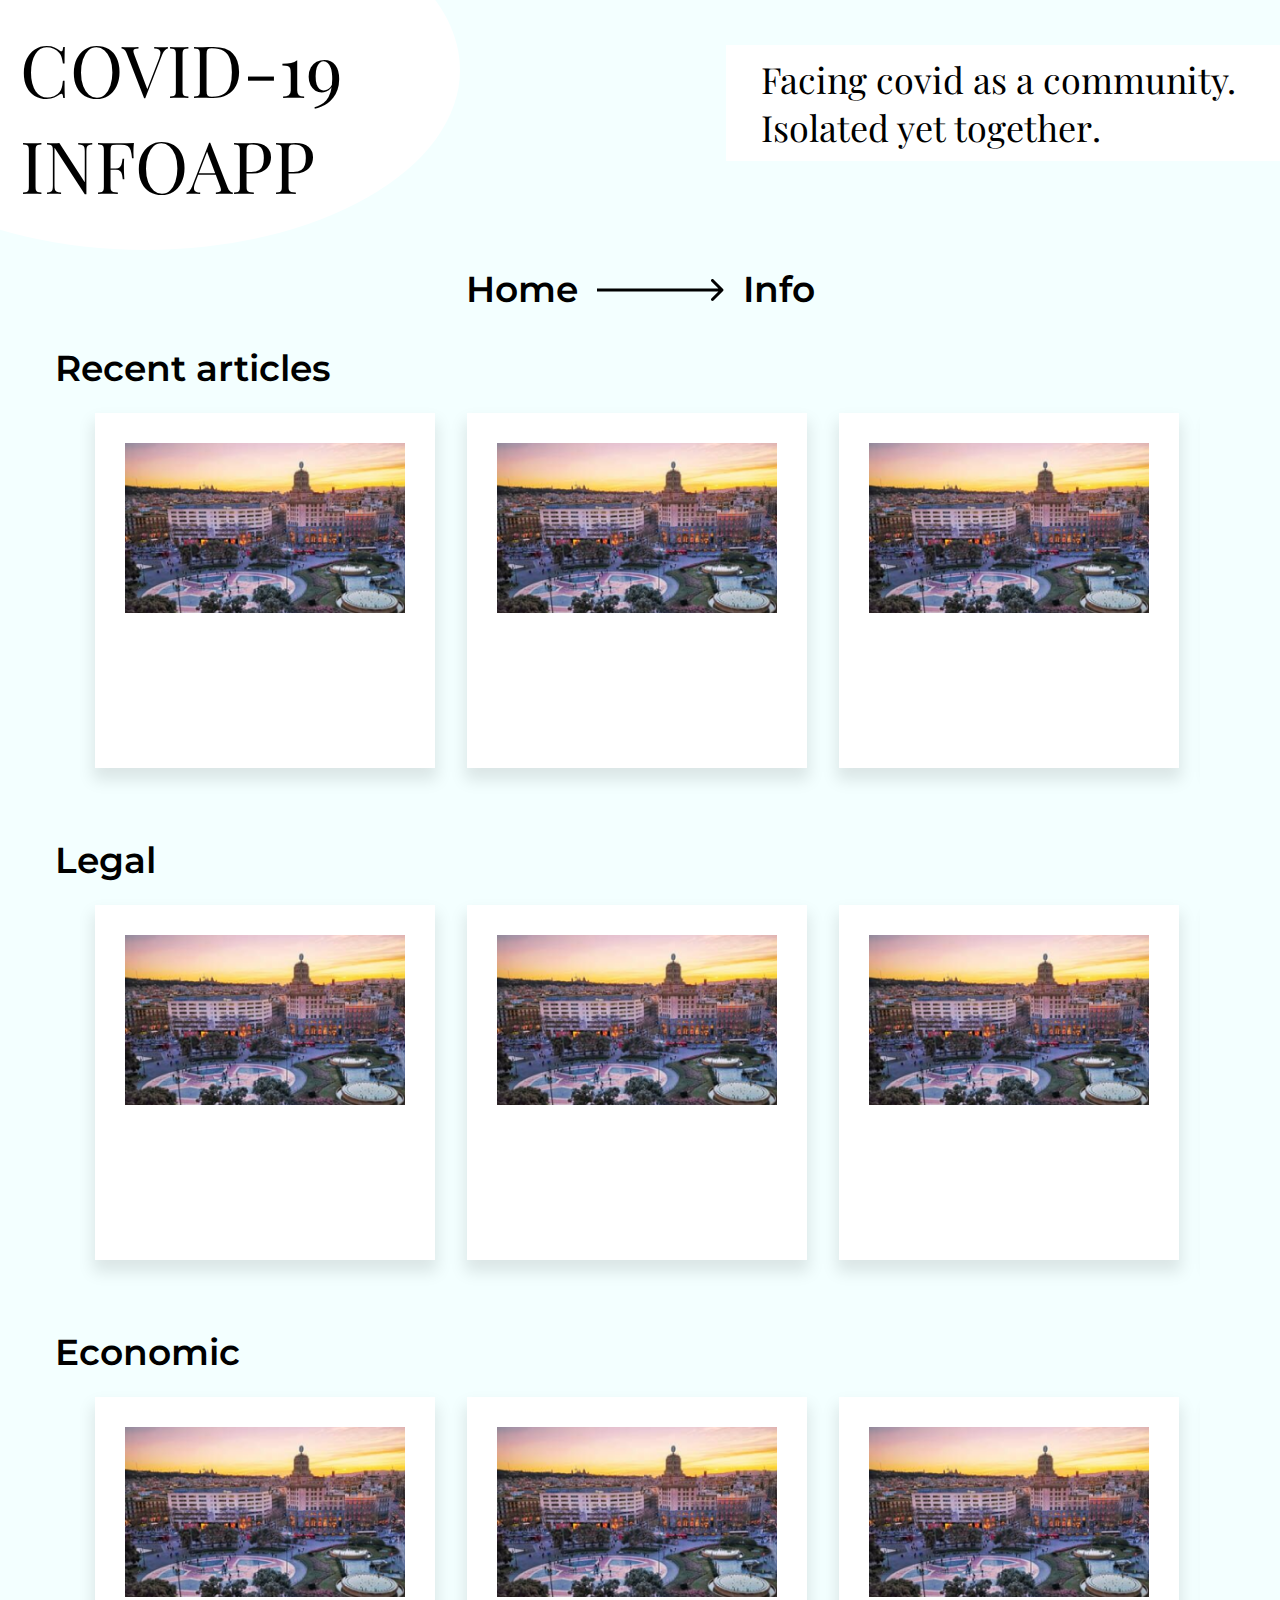
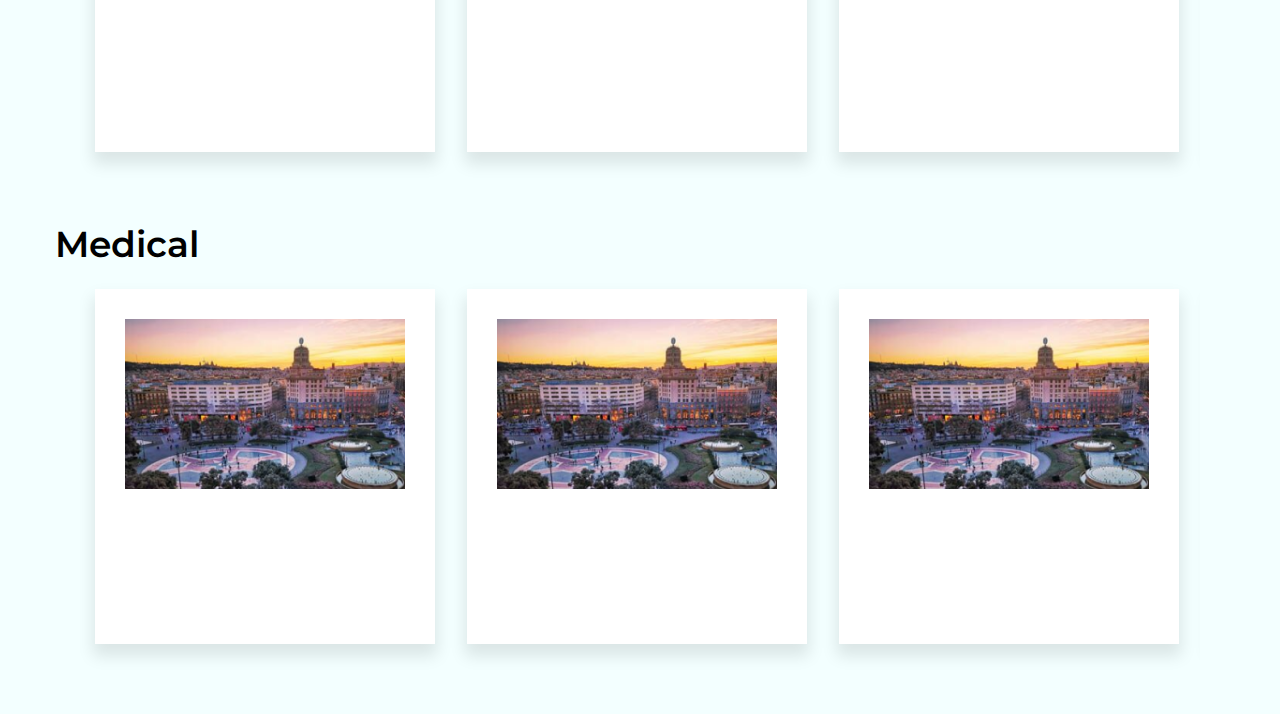
==== info.html @ 35cb2ff9 "Initial commit" ====
<!DOCTYPE html>
<html lang="en">
<head>
  <meta charset="UTF-8">
  <meta name="viewport" content="width=device-width, initial-scale=1">
  <title>Info</title>
  <link rel="stylesheet" href="styles.css">
  <link rel="stylesheet" href="article.css">
</head>
<body>
<header>
  <div class="title-container">
    <h1 class="title">COVID-19<br/>INFOAPP</h1>
    <span class="title-circle"></span>
  </div>
  <h4 class="phrase">Facing covid as a community. Isolated yet <b>together</b>.</h4>
</header>

<div class="breadcrumb">
  <a href="index.html" class="breadcrumb-text">Home</a>
  <img src="resources/breadcrumb-arrow.svg" alt="arrow">
  <a href="info.html" class="breadcrumb-text">Info</a>
</div>

<h3 class="category-title">Recent articles</h3>
<section class="articles-container">
  <span class="arrow left"></span>
  <span class="arrow right"></span>

  <div class="article">
    <img alt="article image" src="resources/article-image.png" class="article-img">
    <h3 class="article-title"></h3>
    <p class="article-date"></p>
    <p class="article-type"></p>
  </div>
  <div class="article">
    <img alt="article image" src="resources/article-image.png" class="article-img">
    <h3 class="article-title"></h3>
    <p class="article-date"></p>
    <p class="article-type"></p>
  </div>
  <div class="article">
    <img alt="article image" src="resources/article-image.png" class="article-img">
    <h3 class="article-title"></h3>
    <p class="article-date"></p>
    <p class="article-type"></p>
  </div>
  <div class="article">
    <img alt="article image" src="resources/article-image.png" class="article-img">
    <h3 class="article-title"></h3>
    <p class="article-date"></p>
    <p class="article-type"></p>
  </div>
  <div class="article">
    <img alt="article image" src="resources/article-image.png" class="article-img">
    <h3 class="article-title"></h3>
    <p class="article-date"></p>
    <p class="article-type"></p>
  </div>
  <div class="article">
    <img alt="article image" src="resources/article-image.png" class="article-img">
    <h3 class="article-title"></h3>
    <p class="article-date"></p>
    <p class="article-type"></p>
  </div>
</section>

<h3 class="category-title">Legal</h3>
<section class="articles-container">
  <span class="arrow left"></span>
  <span class="arrow right"></span>

  <div class="article">
    <img alt="article image" src="resources/article-image.png" class="article-img">
    <h3 class="article-title"></h3>
    <p class="article-date"></p>
    <p class="article-type"></p>
  </div>
  <div class="article">
    <img alt="article image" src="resources/article-image.png" class="article-img">
    <h3 class="article-title"></h3>
    <p class="article-date"></p>
    <p class="article-type"></p>
  </div>
  <div class="article">
    <img alt="article image" src="resources/article-image.png" class="article-img">
    <h3 class="article-title"></h3>
    <p class="article-date"></p>
    <p class="article-type"></p>
  </div>
  <div class="article">
    <img alt="article image" src="resources/article-image.png" class="article-img">
    <h3 class="article-title"></h3>
    <p class="article-date"></p>
    <p class="article-type"></p>
  </div>
  <div class="article">
    <img alt="article image" src="resources/article-image.png" class="article-img">
    <h3 class="article-title"></h3>
    <p class="article-date"></p>
    <p class="article-type"></p>
  </div>
  <div class="article">
    <img alt="article image" src="resources/article-image.png" class="article-img">
    <h3 class="article-title"></h3>
    <p class="article-date"></p>
    <p class="article-type"></p>
  </div>
</section>

<h3 class="category-title">Economic</h3>
<section class="articles-container">
  <span class="arrow left"></span>
  <span class="arrow right"></span>

  <div class="article">
    <img alt="article image" src="resources/article-image.png" class="article-img">
    <h3 class="article-title"></h3>
    <p class="article-date"></p>
    <p class="article-type"></p>
  </div>
  <div class="article">
    <img alt="article image" src="resources/article-image.png" class="article-img">
    <h3 class="article-title"></h3>
    <p class="article-date"></p>
    <p class="article-type"></p>
  </div>
  <div class="article">
    <img alt="article image" src="resources/article-image.png" class="article-img">
    <h3 class="article-title"></h3>
    <p class="article-date"></p>
    <p class="article-type"></p>
  </div>
  <div class="article">
    <img alt="article image" src="resources/article-image.png" class="article-img">
    <h3 class="article-title"></h3>
    <p class="article-date"></p>
    <p class="article-type"></p>
  </div>
  <div class="article">
    <img alt="article image" src="resources/article-image.png" class="article-img">
    <h3 class="article-title"></h3>
    <p class="article-date"></p>
    <p class="article-type"></p>
  </div>
  <div class="article">
    <img alt="article image" src="resources/article-image.png" class="article-img">
    <h3 class="article-title"></h3>
    <p class="article-date"></p>
    <p class="article-type"></p>
  </div>
</section>

<h3 class="category-title">Medical</h3>
<section class="articles-container">
  <span class="arrow left"></span>
  <span class="arrow right"></span>

  <div class="article">
    <img alt="article image" src="resources/article-image.png" class="article-img">
    <h3 class="article-title"></h3>
    <p class="article-date"></p>
    <p class="article-type"></p>
  </div>
  <div class="article">
    <img alt="article image" src="resources/article-image.png" class="article-img">
    <h3 class="article-title"></h3>
    <p class="article-date"></p>
    <p class="article-type"></p>
  </div>
  <div class="article">
    <img alt="article image" src="resources/article-image.png" class="article-img">
    <h3 class="article-title"></h3>
    <p class="article-date"></p>
    <p class="article-type"></p>
  </div>
  <div class="article">
    <img alt="article image" src="resources/article-image.png" class="article-img">
    <h3 class="article-title"></h3>
    <p class="article-date"></p>
    <p class="article-type"></p>
  </div>
  <div class="article">
    <img alt="article image" src="resources/article-image.png" class="article-img">
    <h3 class="article-title"></h3>
    <p class="article-date"></p>
    <p class="article-type"></p>
  </div>
  <div class="article">
    <img alt="article image" src="resources/article-image.png" class="article-img">
    <h3 class="article-title"></h3>
    <p class="article-date"></p>
    <p class="article-type"></p>
  </div>
</section>
</body>

<script src="articles.js"></script>
</html>
---- styles.css ----
@import url('https://fonts.googleapis.com/css2?family=Montserrat:wght@300;500;600&family=Playfair+Display&display=swap');

body {
    background-color: #F3FFFF;
    margin: 0px;
    min-height: 100vh;
    min-width: 100vw;
    padding: 0;
}

header {
    display: flex;
    justify-content: space-between;
    width: 90vw;
}

a {
    color: #000000;
    text-decoration: none;
}

.title-container {
    height: fit-content;
    margin: 20px;
    width: fit-content;
}

.title-container:after {
    background-color: #FFFFFF;
    border-radius: 50%;
    content: "";
    display: block;
    height: 360px;
    left: -170px;
    position: absolute;
    top: -110px;
    width: 630px;
    z-index: -1;
}

.title-circle {

}

.title {
    font-family: 'Playfair Display', serif;
    font-size: 72px;
    font-weight: 200;
    margin: 0;
}

.menu {
    display: flex;
    font-family: 'Montserrat', sans-serif;
    justify-content: space-between;
}

.menu-item {
    margin: 20px;
    position: relative;
}

.menu-item:after {
    background-color: #000;
    content: "";
    display: block;
    height: 1px;
    position: absolute;
    width: 90%;
}

.phrase {
    background-color: #fff;
    font-family: 'Playfair Display', serif;
    font-size: 36px;
    font-weight: 200;
    margin: 0;
    padding: 10px 35px;
    position: absolute;
    right: 0;
    top: 5%;
    width: 22ch;
}

.main-buttons {
    align-items: center;
    display: flex;
    gap: 100px;
    height: auto;
    justify-content: center;
    position: relative;
    top: 20%;
    width: 100%;
}

.main-buttons .button {
    background-color: #FFFFFF;
    box-shadow: 0px 4px 5px rgb(0 0 0 / 10%);
    font-family: 'Montserrat', sans-serif;
    font-size: 36px;
    font-weight: 600;
    min-width: 350px;
    padding: 16px 0;
    text-align: center;
    transition: box-shadow 0.3s ease-in;
    vertical-align: middle;
}

.main-buttons .button:hover {
    box-shadow: 0px 6px 10px 2px rgb(134 204 204 / 35%);
    transition: box-shadow 0.3s ease-out;
}

.main-buttons .button:active {
    box-shadow: 0px 2px 2px rgb(134 204 204 / 25%);
    transition: box-shadow 0.2s;
}

.breadcrumb {
    font-family: 'Montserrat', sans-serif;
    font-weight: 600;
    margin: 35px auto;
    text-align: center;
}

.breadcrumb .breadcrumb-text {
    font-size: 36px;
    margin: 0 15px;
    position: relative;
}

.breadcrumb a.breadcrumb-text:after {
    background-color: #000;
    bottom: 0;
    content: "";
    display: block;
    height: 1px;
    left: 0;
    position: absolute;
    transform: scaleX(0);
    transform-origin: left;
    transition: transform 0.2s ease-out;
    width: 90%;
}

.breadcrumb a.breadcrumb-text:hover:after {
    transform: scaleX(1);
    transform-origin: left;
    transition: transform 0.2s ease-in;
}

.category-title {
    font-family: 'Montserrat', sans-serif;
    font-size: 36px;
    font-weight: 600;
    margin: 0 0 0 55px;
}
---- article.css ----
.articles-container {
    align-items: center;
    display: flex;
    flex-flow: row nowrap;
    gap: 2rem;
    height: auto;
    justify-content: flex-start;
    justify-items: center;
    margin: 8px 80px 40px;
    overflow: auto;
    -ms-overflow-style: none; /* IE and Edge */
    padding: 15px 15px 30px;
    scrollbar-width: none; /* Firefox */
    /*scroll-behavior: smooth;*/
}

.articles-container::-webkit-scrollbar {
    display: none;
}

.articles-container .article {
    background-color: #FFFFFF;
    box-shadow: 0px 10px 15px 2px rgba(0, 0, 0, 0.1);
    box-sizing: border-box;
    height: 355px;
    min-width: 340px;
    padding: 30px 30px 15px;
}

.articles-container:after {
    content: "";
    display: block;
    height: 50px;
    min-width: 35px;
}

.articles-container .article-img {
    max-height: 170px;
    width: 100%;
}

.arrow {
    border: transparent;
    border-radius: 5px;
    border-width: 0 8px 8px 0;
    display: inline-block;
    padding: 20px;
    position: absolute;
    transition: border 0.3s ease-in;
}

.arrow:hover {
    border: solid black;
    transition: border 0.3s ease-out;
}

.arrow.left {
    left: 80px;
    transform: rotate(135deg);

}

.arrow.right {
    right: 80px;
    transform: rotate(-45deg);
}
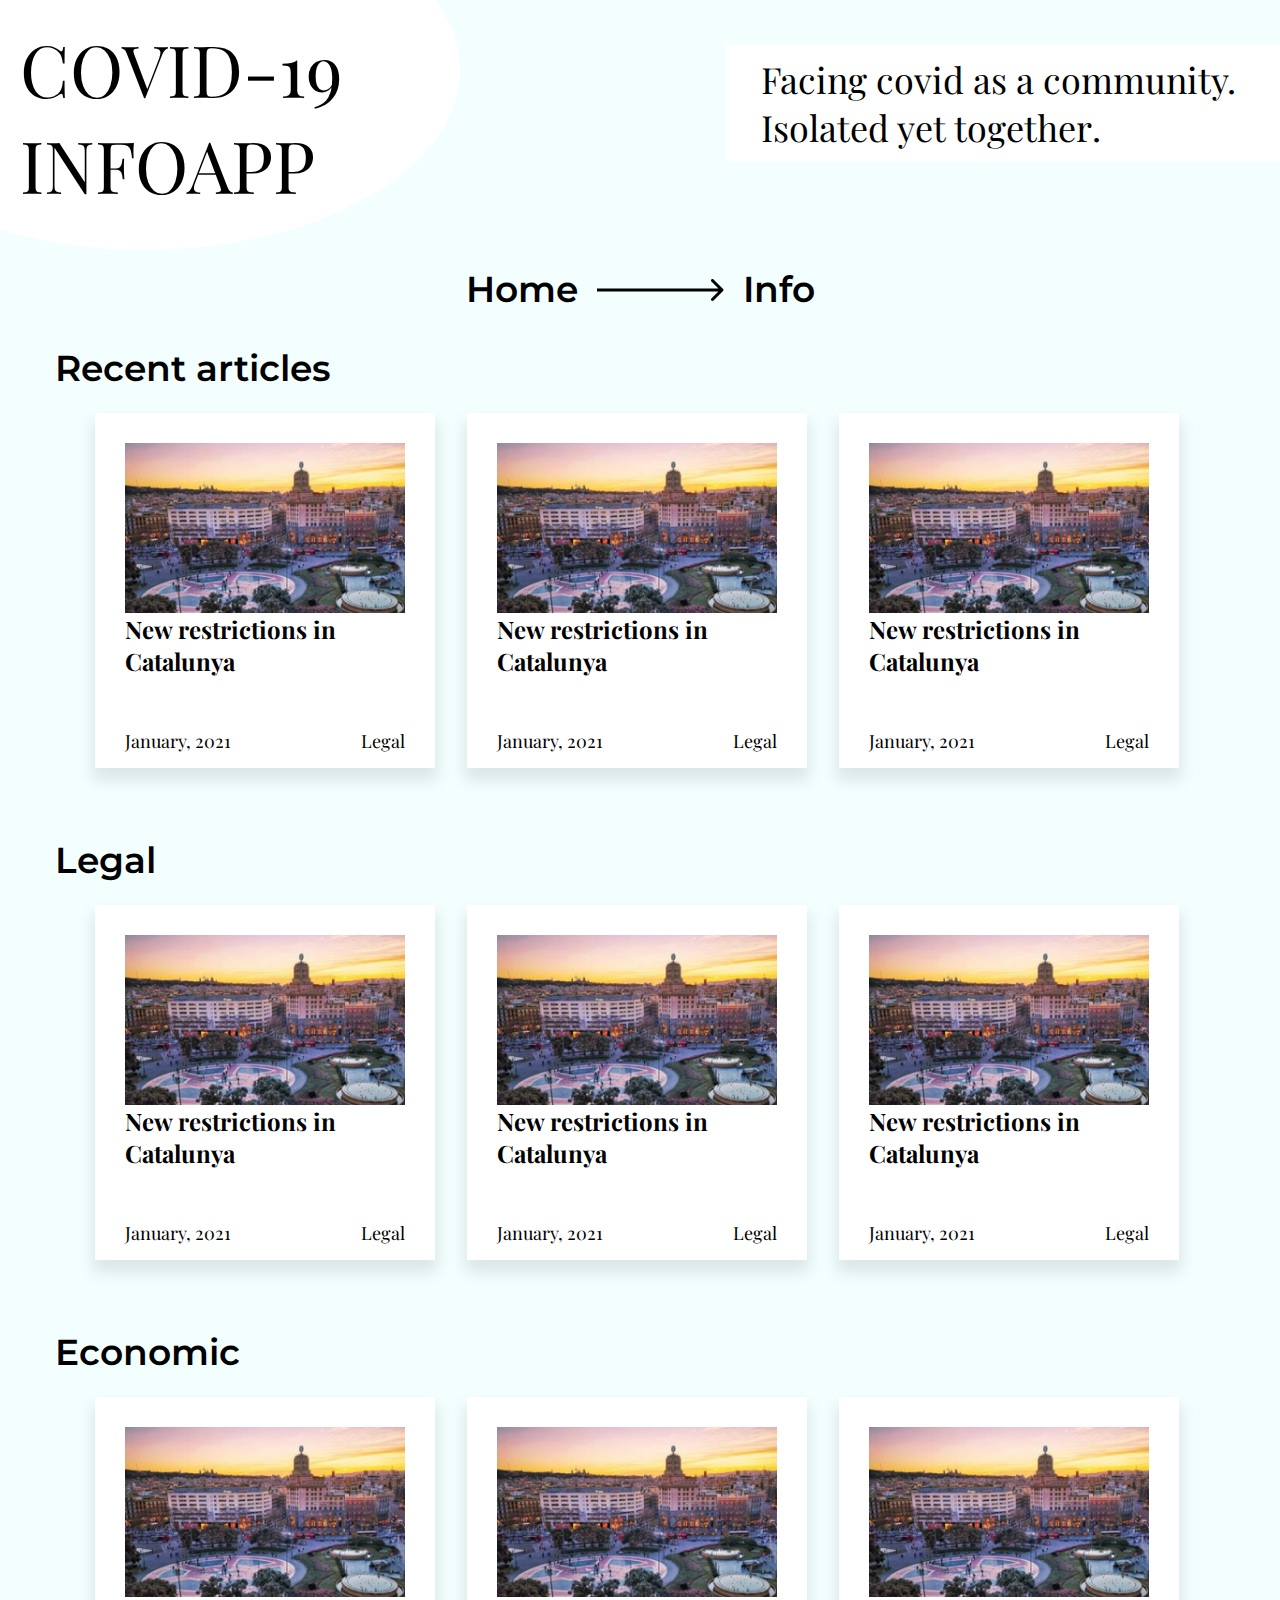
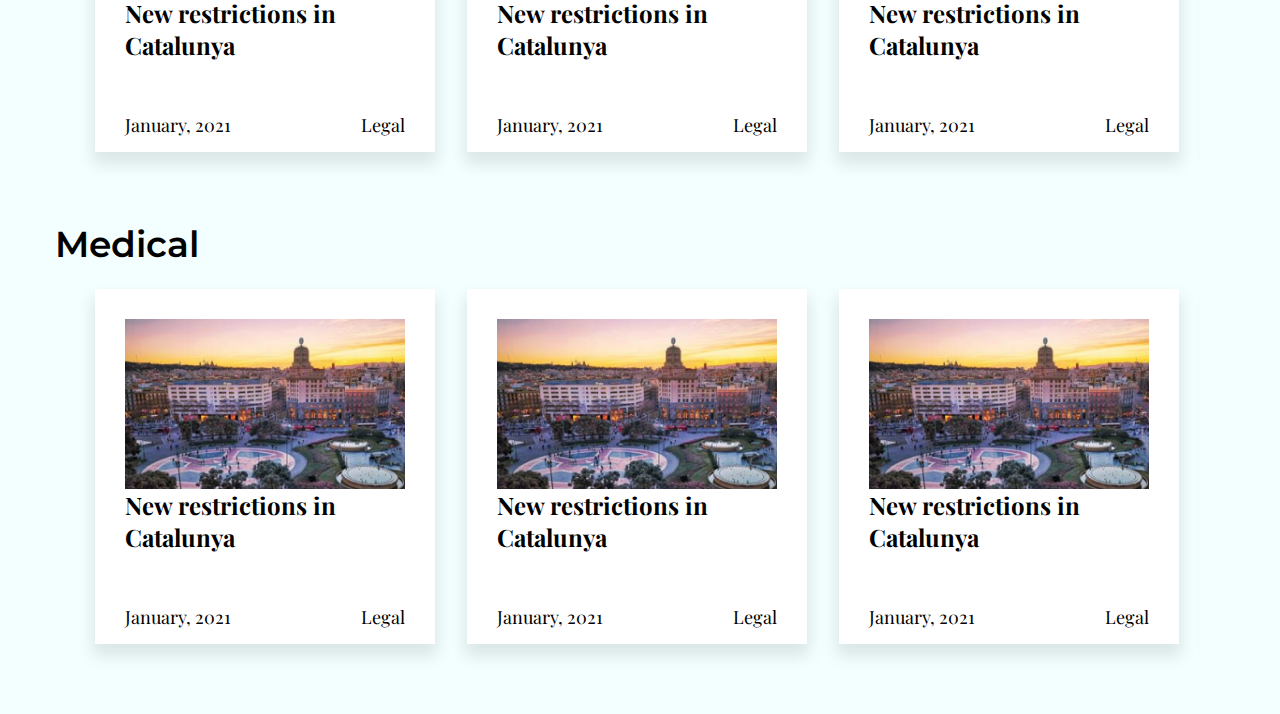
==== commit e2750f0e: "big update and fixes, adding community boxes and more" ====
--- a/info.html
+++ b/info.html
@@ -22,49 +22,53 @@
   <a href="info.html" class="breadcrumb-text">Info</a>
 </div>
 
+<!-- region RECENT -->
 <h3 class="category-title">Recent articles</h3>
 <section class="articles-container">
-  <span class="arrow left"></span>
-  <span class="arrow right"></span>
-
   <div class="article">
     <img alt="article image" src="resources/article-image.png" class="article-img">
-    <h3 class="article-title"></h3>
-    <p class="article-date"></p>
-    <p class="article-type"></p>
+    <h3 class="article-title">New restrictions in Catalunya</h3>
+    <div class="date-type">
+      <p class="article-date">January, 2021</p>
+      <p class="article-type">Legal</p>
+    </div>
   </div>
   <div class="article">
     <img alt="article image" src="resources/article-image.png" class="article-img">
-    <h3 class="article-title"></h3>
-    <p class="article-date"></p>
-    <p class="article-type"></p>
+    <h3 class="article-title">New restrictions in Catalunya</h3>
+    <div class="date-type">
+      <p class="article-date">January, 2021</p>
+      <p class="article-type">Legal</p>
+    </div>
   </div>
   <div class="article">
     <img alt="article image" src="resources/article-image.png" class="article-img">
-    <h3 class="article-title"></h3>
-    <p class="article-date"></p>
-    <p class="article-type"></p>
+    <h3 class="article-title">New restrictions in Catalunya</h3>
+    <div class="date-type">
+      <p class="article-date">January, 2021</p>
+      <p class="article-type">Legal</p>
+    </div>
   </div>
   <div class="article">
     <img alt="article image" src="resources/article-image.png" class="article-img">
-    <h3 class="article-title"></h3>
-    <p class="article-date"></p>
-    <p class="article-type"></p>
+    <h3 class="article-title">New restrictions in Catalunya</h3>
+    <div class="date-type">
+      <p class="article-date">January, 2021</p>
+      <p class="article-type">Legal</p>
+    </div>
   </div>
   <div class="article">
     <img alt="article image" src="resources/article-image.png" class="article-img">
-    <h3 class="article-title"></h3>
-    <p class="article-date"></p>
-    <p class="article-type"></p>
-  </div>
-  <div class="article">
-    <img alt="article image" src="resources/article-image.png" class="article-img">
-    <h3 class="article-title"></h3>
-    <p class="article-date"></p>
-    <p class="article-type"></p>
+    <h3 class="article-title">New restrictions in Catalunya</h3>
+    <div class="date-type">
+      <p class="article-date">January, 2021</p>
+      <p class="article-type">Legal</p>
+    </div>
   </div>
 </section>
+<!-- endregion RECENT -->
 
+<!-- region LEGAL -->
 <h3 class="category-title">Legal</h3>
 <section class="articles-container">
   <span class="arrow left"></span>
@@ -72,42 +76,32 @@
 
   <div class="article">
     <img alt="article image" src="resources/article-image.png" class="article-img">
-    <h3 class="article-title"></h3>
-    <p class="article-date"></p>
-    <p class="article-type"></p>
+    <h3 class="article-title">New restrictions in Catalunya</h3>
+    <div class="date-type">
+      <p class="article-date">January, 2021</p>
+      <p class="article-type">Legal</p>
+    </div>
   </div>
   <div class="article">
     <img alt="article image" src="resources/article-image.png" class="article-img">
-    <h3 class="article-title"></h3>
-    <p class="article-date"></p>
-    <p class="article-type"></p>
+    <h3 class="article-title">New restrictions in Catalunya</h3>
+    <div class="date-type">
+      <p class="article-date">January, 2021</p>
+      <p class="article-type">Legal</p>
+    </div>
   </div>
   <div class="article">
     <img alt="article image" src="resources/article-image.png" class="article-img">
-    <h3 class="article-title"></h3>
-    <p class="article-date"></p>
-    <p class="article-type"></p>
-  </div>
-  <div class="article">
-    <img alt="article image" src="resources/article-image.png" class="article-img">
-    <h3 class="article-title"></h3>
-    <p class="article-date"></p>
-    <p class="article-type"></p>
-  </div>
-  <div class="article">
-    <img alt="article image" src="resources/article-image.png" class="article-img">
-    <h3 class="article-title"></h3>
-    <p class="article-date"></p>
-    <p class="article-type"></p>
-  </div>
-  <div class="article">
-    <img alt="article image" src="resources/article-image.png" class="article-img">
-    <h3 class="article-title"></h3>
-    <p class="article-date"></p>
-    <p class="article-type"></p>
+    <h3 class="article-title">New restrictions in Catalunya</h3>
+    <div class="date-type">
+      <p class="article-date">January, 2021</p>
+      <p class="article-type">Legal</p>
+    </div>
   </div>
 </section>
+<!-- endregion LEGAL -->
 
+<!-- region ECONOMIC-->
 <h3 class="category-title">Economic</h3>
 <section class="articles-container">
   <span class="arrow left"></span>
@@ -115,42 +109,40 @@
 
   <div class="article">
     <img alt="article image" src="resources/article-image.png" class="article-img">
-    <h3 class="article-title"></h3>
-    <p class="article-date"></p>
-    <p class="article-type"></p>
+    <h3 class="article-title">New restrictions in Catalunya</h3>
+    <div class="date-type">
+      <p class="article-date">January, 2021</p>
+      <p class="article-type">Legal</p>
+    </div>
   </div>
   <div class="article">
     <img alt="article image" src="resources/article-image.png" class="article-img">
-    <h3 class="article-title"></h3>
-    <p class="article-date"></p>
-    <p class="article-type"></p>
+    <h3 class="article-title">New restrictions in Catalunya</h3>
+    <div class="date-type">
+      <p class="article-date">January, 2021</p>
+      <p class="article-type">Legal</p>
+    </div>
   </div>
   <div class="article">
     <img alt="article image" src="resources/article-image.png" class="article-img">
-    <h3 class="article-title"></h3>
-    <p class="article-date"></p>
-    <p class="article-type"></p>
+    <h3 class="article-title">New restrictions in Catalunya</h3>
+    <div class="date-type">
+      <p class="article-date">January, 2021</p>
+      <p class="article-type">Legal</p>
+    </div>
   </div>
   <div class="article">
     <img alt="article image" src="resources/article-image.png" class="article-img">
-    <h3 class="article-title"></h3>
-    <p class="article-date"></p>
-    <p class="article-type"></p>
-  </div>
-  <div class="article">
-    <img alt="article image" src="resources/article-image.png" class="article-img">
-    <h3 class="article-title"></h3>
-    <p class="article-date"></p>
-    <p class="article-type"></p>
-  </div>
-  <div class="article">
-    <img alt="article image" src="resources/article-image.png" class="article-img">
-    <h3 class="article-title"></h3>
-    <p class="article-date"></p>
-    <p class="article-type"></p>
+    <h3 class="article-title">New restrictions in Catalunya</h3>
+    <div class="date-type">
+      <p class="article-date">January, 2021</p>
+      <p class="article-type">Legal</p>
+    </div>
   </div>
 </section>
+<!-- endregion-->
 
+<!-- region MEDICAL -->
 <h3 class="category-title">Medical</h3>
 <section class="articles-container">
   <span class="arrow left"></span>
@@ -158,41 +150,39 @@
 
   <div class="article">
     <img alt="article image" src="resources/article-image.png" class="article-img">
-    <h3 class="article-title"></h3>
-    <p class="article-date"></p>
-    <p class="article-type"></p>
+    <h3 class="article-title">New restrictions in Catalunya</h3>
+    <div class="date-type">
+      <p class="article-date">January, 2021</p>
+      <p class="article-type">Legal</p>
+    </div>
   </div>
   <div class="article">
     <img alt="article image" src="resources/article-image.png" class="article-img">
-    <h3 class="article-title"></h3>
-    <p class="article-date"></p>
-    <p class="article-type"></p>
+    <h3 class="article-title">New restrictions in Catalunya</h3>
+    <div class="date-type">
+      <p class="article-date">January, 2021</p>
+      <p class="article-type">Legal</p>
+    </div>
   </div>
   <div class="article">
     <img alt="article image" src="resources/article-image.png" class="article-img">
-    <h3 class="article-title"></h3>
-    <p class="article-date"></p>
-    <p class="article-type"></p>
+    <h3 class="article-title">New restrictions in Catalunya</h3>
+    <div class="date-type">
+      <p class="article-date">January, 2021</p>
+      <p class="article-type">Legal</p>
+    </div>
   </div>
   <div class="article">
     <img alt="article image" src="resources/article-image.png" class="article-img">
-    <h3 class="article-title"></h3>
-    <p class="article-date"></p>
-    <p class="article-type"></p>
-  </div>
-  <div class="article">
-    <img alt="article image" src="resources/article-image.png" class="article-img">
-    <h3 class="article-title"></h3>
-    <p class="article-date"></p>
-    <p class="article-type"></p>
-  </div>
-  <div class="article">
-    <img alt="article image" src="resources/article-image.png" class="article-img">
-    <h3 class="article-title"></h3>
-    <p class="article-date"></p>
-    <p class="article-type"></p>
+    <h3 class="article-title">New restrictions in Catalunya</h3>
+    <div class="date-type">
+      <p class="article-date">January, 2021</p>
+      <p class="article-type">Legal</p>
+    </div>
   </div>
 </section>
+<!-- endregion MEDICAL -->
+
 </body>
 
 <script src="articles.js"></script>
--- a/article.css
+++ b/article.css
@@ -25,6 +25,8 @@
     height: 355px;
     min-width: 340px;
     padding: 30px 30px 15px;
+    display: flex;
+    flex-flow: column nowrap;
 }
 
 .articles-container:after {
@@ -63,4 +65,21 @@
 .arrow.right {
     right: 80px;
     transform: rotate(-45deg);
-}+}
+
+.article-title, .article-date, .article-type {
+    font-family: 'Playfair Display', serif;
+    margin: 0;
+}
+
+.article-title {
+    font-size: 24px;
+}
+
+.date-type {
+    font-size: 18px;
+    display: flex;
+    justify-content: space-between;
+    flex-flow: row nowrap;
+    margin-top: auto;
+}
